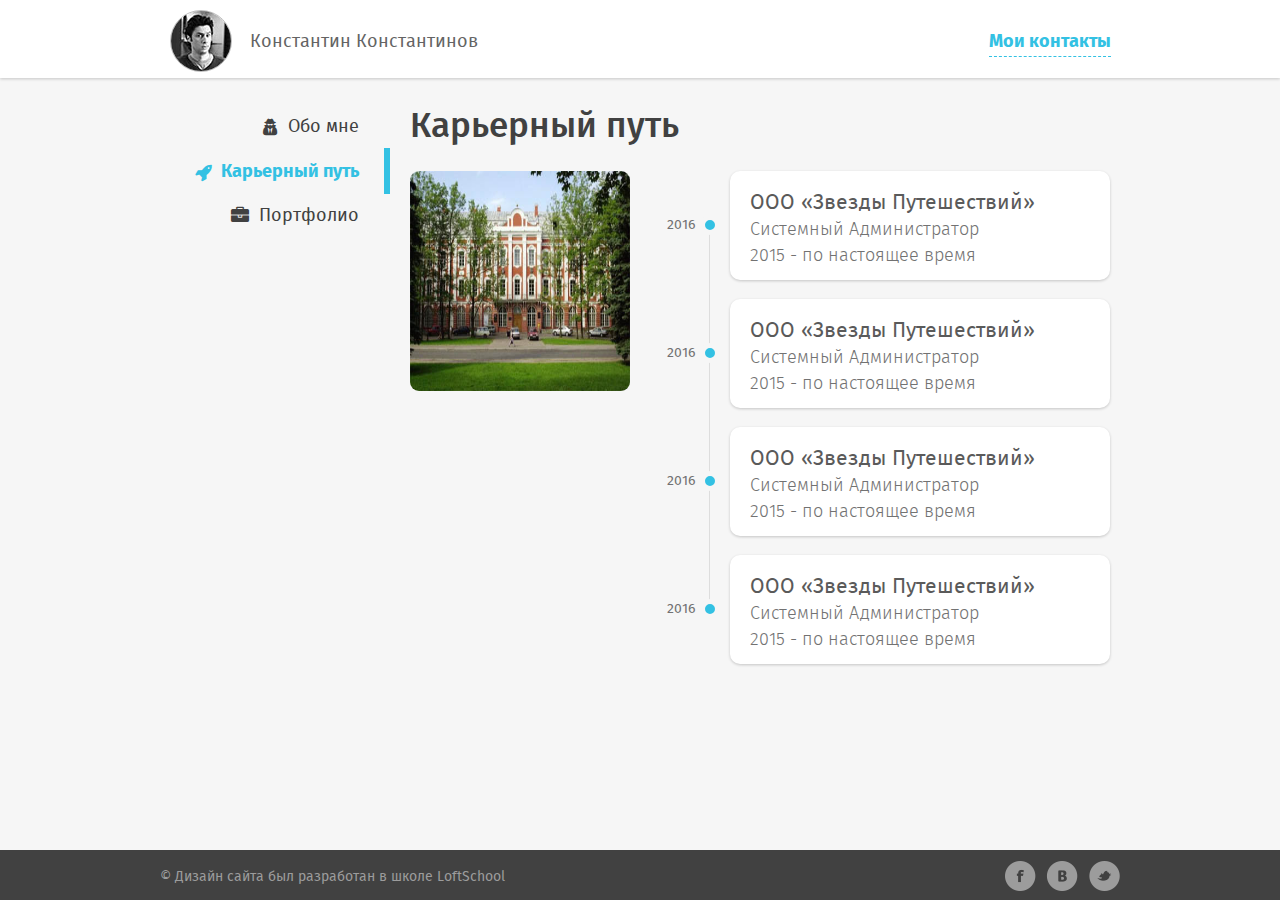
==== career.html @ 3d44f966 "html & css" ====
<!DOCTYPE html>
<html lang="ru-RU">
<head>
	<meta charset="UTF-8">
	<title>My career</title>
	<meta http-equiv="x-ua-compatible" conent="ie=edge">
	<meta name="viewport" content="960">

	<!-- styles -->
	<link rel="stylesheet" href="css/layout/normalize.css">
	<link rel="stylesheet" href="css/main.css">
	<link rel="stylesheet" href="css/layout/adjustment.css">
	<link rel="stylesheet" href="css/layout/fonts.css">
	<link rel="stylesheet" href="css/layout/font-awesome.css">


	<link rel="stylesheet" href="css/sections/header.css">
	<link rel="stylesheet" href="css/sections/content.css">
	<link rel="stylesheet" href="css/sections/nav.css">
	<link rel="stylesheet" href="css/sections/about.css">
	<link rel="stylesheet" href="css/sections/footer.css">
  <link rel="stylesheet" href="css/sections/career.css">


	</head>
<body>
	<div class="wrapper">
		<div class="maincontent">

	<!-- Header -->

		<header class="header">
			<div class="container clearfix">
				<div class="header__left">

					<!-- user -->

					<div class="user">
						<div class="user__avatar">
							<img src="img/content/2_about_pic_1.jpg" class="user__avatar-pic" alt="user photo">
						</div>
						<div class="user__name">
							Константин Константинов
						</div>
					</div>

				</div>
				<div class="header__right">

					<!-- contacts -->

						<a href="" class="contacts">Мои контакты</a>

				</div>
			</div>
		</header>

		<!-- Content -->

		<section class="content">
			<div class="container clearfix">

				<!-- sidebar -->
				<aside class="sidebar">
					<nav class="nav">
						<ul class="nav__list">
							<li class="nav__item ">
								<a href="index.html" class="nav__link">
									<i class="fa fa-user-secret nav__link-icon"></i>
									<span class="nav__link-text nav__text-about">Обо мне</span>
								</a>
							</li>
							<li class="nav__item nav__item_active">
								<a href="career.html" class="nav__link">
									<i class="fa fa-rocket nav__link-icon"></i>
									<span class="nav__link-text nav__text-career">Карьерный путь</span>
								</a>
							</li>
							<li class="nav__item">
								<a href="#" class="nav__link">
									<i class="fa fa-briefcase nav__link-icon"></i>
									<span class="nav__link-text nav__text-portfolio">Портфолио</span>
								</a>
							</li>
						</ul>
					</nav>
				</aside>

				<!-- page stuff -->
				<main class="stuff">
					<h1 class="content-title content__title_career">Карьерный путь</h1>
          <div class="career clearfix">
            <div class="career__left">
              <div class="career__pic">
                <img src="./img/content/career.jpg" class="career__pic-elem" alt="career">
              </div>
            </div>
            <div class="career__right">
              <ul class="career__list">
                  <li class="career__item">
                    <div class="career__block">
                    <div class="career__title">
                      ООО «Звезды Путешествий»
                    </div>
                    <div class="career__occupation">
                      Системный Администратор
                    </div>
                    <div class="career__time">
                      2015 - по настоящее время
                    </div>
                    <div class="career__year">
                      2016
                    </div>
                    </div>
                  </li>
                  <li class="career__item">
                    <div class="career__block">
                    <div class="career__title">
                      ООО «Звезды Путешествий»
                    </div>
                    <div class="career__occupation">
                      Системный Администратор
                    </div>
                    <div class="career__time">
                      2015 - по настоящее время
                    </div>
                    <div class="career__year">
                      2016
                    </div>
                    </div>
                  </li>
                  <li class="career__item">
                    <div class="career__block">
                    <div class="career__title">
                      ООО «Звезды Путешествий»
                    </div>
                    <div class="career__occupation">
                      Системный Администратор
                    </div>
                    <div class="career__time">
                      2015 - по настоящее время
                    </div>
                    <div class="career__year">
                      2016
                    </div>
                    </div>
                  </li>
                  <li class="career__item">
                    <div class="career__block">
                    <div class="career__title">
                      ООО «Звезды Путешествий»
                    </div>
                    <div class="career__occupation">
                      Системный Администратор
                    </div>
                    <div class="career__time">
                      2015 - по настоящее время
                    </div>
                    <div class="career__year">
                      2016
                    </div>
                    </div>
                  </li>
              </ul>
            </div>
          </div>
				</main>
			</div>
    </section>
  </div>
</div>

		<!-- Footer -->

    <footer class="footer">
			<div class="container clearfix">
				<div class="footer__left">
					<div class="copyright">
					&#169; Дизайн сайта был разработан в школе LoftSchool
					</div>
				</div>
				<div class="footer__right">
					<ul class="socials">
						<li class="socials__item">
							<a href="#" class="socials__link socials__link_fb"></a>
						</li>
						<li class="socials__item">
							<a href="#" class="socials__link socials__link_vk"></a>
						</li>
						<li class="socials__item">
							<a href="#" class="socials__link socials__link_tw"></a>
						</li>
					</ul>
				</div>
			</div>
		</footer>
</body>
</html>
---- css/main.css ----
html,
body {
  width: 100%;
  height: 100%;
}

body {
  font-family: 'fira', Arial, sans-serif;
  font-size: 18px;
  line-height: 1.42;
  color:#646464;
  -webkit-font-smoothing: antialiased;
  background: #f6f6f6;
}

.wrapper {
  min-height: 100%;
  overflow: hidden;
  position: relative;
  min-width: 960px;
}

.wrapper:after {
  content: "";
  height: 50px;
  display: block;
}

.footer {
  background: #414141;
  height: 50px;
  margin-top: -50px;
  position: relative;
  min-width: 960px;
}

.maincontent {
  padding-bottom: 50px;
}

.container {
  width: 960px;
  margin: 0 auto;
  min-width: 940px;
}

ul {
  padding: 0;
  margin: 0;
}

li {
  list-style: none;
}

h1,
h2,
h3,
h4,
h5,
h6 {
  margin: 0;
  font-weight: normal;
}

.clearfix::after {
  content: "";
  display: block;
  clear: both;
}
---- css/layout/fonts.css ----
@font-face {
    font-family: 'fira';
    src: url('../../fonts/firasans-light-webfont.woff') format('woff'),
         url('../../fonts/firasans-light-webfont.svg#fira_sanslight') format('svg');
    font-weight: 300;
    font-style: normal;
}

@font-face {
    font-family: 'fira';
    src: url('../../fonts/firasans-regular-webfont.woff') format('woff'),
         url('../../fonts/firasans-regular-webfont.svg#fira_sansregular') format('svg');
    font-weight: 400;
    font-style: normal;
}

@font-face {
    font-family: 'fira';
    src: url('../../fonts/firasans-medium-webfont.woff') format('woff'),
         url('../../fonts/firasans-medium-webfont.svg#fira_sansmedium') format('svg');
    font-weight: 500;
    font-style: normal;
}

@font-face {
    font-family: 'fira';
    src: url('../../fonts/firasans-bold-webfont.woff') format('woff'),
         url('../../fonts/firasans-bold-webfont.svg#fira_sansbold') format('svg');
    font-weight: 600;
    font-style: normal;
}

@font-face {
  font-family: 'FontAwesome';
  src: url('../../fonts/fontawesome-webfont.woff?v=4.7.0') format('woff'),
  url('../../fonts/fontawesome-webfont.svg?v=4.7.0#fontawesomeregular') format('svg');
  font-weight: normal;
  font-style: normal;
}
---- css/sections/header.css ----
.header {
  background: #fff;
  box-shadow: 0 1px 3px 0 rgba(00, 00, 00, .2);
  height: 78px;
  margin-bottom: 25px;
}

.header__left, .header-right {
  float: left;
  width: 50%;
}

.header__left {
  padding-left: 5px;
  padding-top: 10px;
  padding-bottom: 1px;
}

.header__right {
  text-align: right;
  padding-top: 30px;
}

.user__avatar {
  border: 1px solid #bebebe;
  border-radius: 50%;
  overflow: hidden;
  display: inline-block;
  vertical-align: middle;
  margin-left: 5px;
}

.user__avatar-pic {
  display: block;
}

.user__name {
  display: inline-block;
  vertical-align: middle;
  margin-left: 13px;
  max-width: 235px;
  margin-top: 4px;
}

.contacts {
  font-weight: 600;
  font-size: 18px;
  color: #33c1e3;
  text-decoration: none;
  padding-bottom: 0px;
  border-bottom: 1px dashed #33c1e3;
  margin-right: 9px;
}
---- css/sections/content.css ----
.sidebar, .stuff {
  float: left;
}

.sidebar {
  width: 230px;
}

.stuff {
  margin-left: 20px;
  width: 700px;
}

.content-title {
  font-weight: 500;
  font-size: 35px;
  color: #414141;
  margin-bottom: 0px;
  margin-left: 19px;
}

h1.content__title_career {
  margin-left: 0;
  margin-bottom: 16px;
  padding-bottom: 2px;

}

.btn {
  display: inline-block;
  padding: 8px 17px 8px 21px;
  border: 2px solid #e85f61;
  border-radius: 30px;
  font-size: 14px;
  font-weight: 600;
  color: #e85f61;
  text-decoration: none;
  margin-left: 0;
}

.btn__icon .btn__text{
  display: inline-block;
  vertical-align: middle;
}

.btn__text {
  margin-left: 8px;
}

.btn:hover {
  background: #e85f61;
  color: #fff
}
---- css/sections/nav.css ----
.nav__link {
  display: block;
  padding: 10px 15px 8px 0;
  text-align: right;
  text-decoration: none;
  color: #414141;
  border-right: 6px solid transparent;
}

.nav__link:hover {
  color: #33c1e3;
}
.nav__link-icon, .nav__link-text {
  display: inline-block;
  vertical-align: middle;
}

.nav__link-text {
  margin-left: 5px;
}

.nav__item_active .nav__link {
  border-color: #33c1e3;
  font-weight: 600;
  color: #33c1e3;
}

.nav__text-portfolio{
  margin-bottom: 8px;
  margin-right: 10px;
}

.fa-briefcase {
  margin-bottom: 10px;
}

.fa-rocket {
  margin-left: 13px;
  margin-bottom: 1px;
}

.nav__text-career {
  margin-right: 10px;
}

.nav__text-about {
  margin-right: 10px;
}
---- css/sections/about.css ----
.about__pic {
  width: 220px;
  height: 220px;
  border-radius: 50%;
  overflow: hidden;
  border: 5px solid #fff;
  display: inline-block;
  }

.about__pic-item {
  display: block;
  max-width: 100%;
  max-height: 100%;
}

.about__left, .about__right {
  float: left;
}

.about__left {
  width: 300px;
  text-align: center;
}

.about__right {
  width: 380px;
}

.about__text {
  height: 330px;
  overflow: auto;
  margin-bottom: 10px;
  margin-left: 20px;
}

.text-block {
  margin-bottom: 56px;
  align: right;
  margin-top: 0;
  line-height: 26px;
}
.about__text .text-block {
    font-weight: 300;
    }

.text-block p:first-child {
  margin-top: 10px;
}

.about__download {
  text-align: right;
}
---- css/sections/footer.css ----
.footer__left, .footer__right {
  float: left;
  width: 50%;
}

.footer__left{
  padding-top: 18px;
}

.footer__right {
  text-align: right;
  float: right;
}

.copyright {
  font-style: 14px;
  font-weight: 400;
  color: #9c9c9c;
  font-size: 14px;
}

.socials__item {
   display: inline-block;
   vertical-align: middle;
   margin-left: 5px;
   width: 32px;
   height: 32px;
 }

.socials__link {
  display: block;
  background-position: center center;
  background-repeat: no-repeat;
  width: 100%;
  height: 100%;
}

.socials__link_fb {
  background-image: url('../../img/icons/socials/fb.png');
}

.socials__link_fb:hover {
  background-image: url('../../img/icons/socials/fb-hover.png');
}

.socials__link_vk {
  background-image: url('../../img/icons/socials/vk.png');
}

.socials__link_vk:hover {
  background-image: url('../../img/icons/socials/vk-hover.png');
}

.socials__link_tw {
  background-image: url('../../img/icons/socials/tw.png');
}

.socials__link_tw:hover {
  background-image: url('../../img/icons/socials/tw-hover.png');
}

.footer__right {
  padding-top: 10px;

}
---- css/sections/career.css ----
.career__left {
  width: 220px;
  float: left;
}

.career__right {
  widows: 455px;
  float: left;
  margin-left: 30px;
}

.career__pic {
  overflow: hidden;
  border-radius: 9px;
  width: 220px;
  height: 220px;
}

.career__pic-elem {
  display: block;
  max-width: 100%;
  min-height: 100%;
}

.career__list {
text-align: right;
}

.career__item {
  padding-left: 70px;
}
.career__block {
  border-radius: 10px;
  background-color: rgb(255, 255, 255);
  box-shadow: 0px 1px 3px 0px rgba(0, 0, 0, 0.2);
  width: 380px;
  box-sizing: border-box;
  padding: 20px 20px 11px;
  display: block;
  text-align: left;
  position: relative;
  margin-bottom: 19px;
  font-size: 18px;
  line-height: 26px;
}

.career__block:after, .career__block:before {
  content: "";
  display: block;
  width: 1px;
  background: #dddddd;
  position: absolute;
  right: 100%;
  margin-right: 20px;
}

.career__item:first-child .career__block:before, .career__item:last-child .career__block:after {
  display: none;
}

.career__block:before {
  top: 0;
  bottom: 50%;
}

.career__block:after {
  top: 50%;
  bottom: -25px;
}

.career__item:hover .career__block{
  background: #33c1e3;
}

.career__item:hover .career__title {
  color: #fff;
}

.career__item:hover .career__occupation, .career__item:hover .career__time{
  color: #fff;
}

.career__item:hover .career__year {
  font-weight: 600;
  color: #33c1e3;
}

.career__item:hover .career__year:after {
  border-color: #94e0f2;
}

.career__title {
  font-size: 21px;
  color: #5a5a5a;
  margin-bottom: 0;
}

h1 .content-title .content__title_career  {
  margin-left: 0;
}

.career__occupation, .career__time {
  font-weight: 300;
  color: #727272;
  margin-bottom: 0;
}

.career__time {
  margin-bottom: 0;
}

.career__year {
  position: absolute;
  top: 50%;
  margin-top: -14px;
  right: 100%;
  margin-right: 35px;
  font-size: 14px;
  color: #727272;
  line-height: 28px;
  z-index: 10;
}

.career__year:after {
  content: "";
  display: block;
  width: 10px;
  height: 10px;
  border-radius: 50%;
  background: #33c1e3;
  position: absolute;
  right: -25px;
  top: 50%;
  margin-top: -10px;
  border: 5px solid #f6f6f6;
}
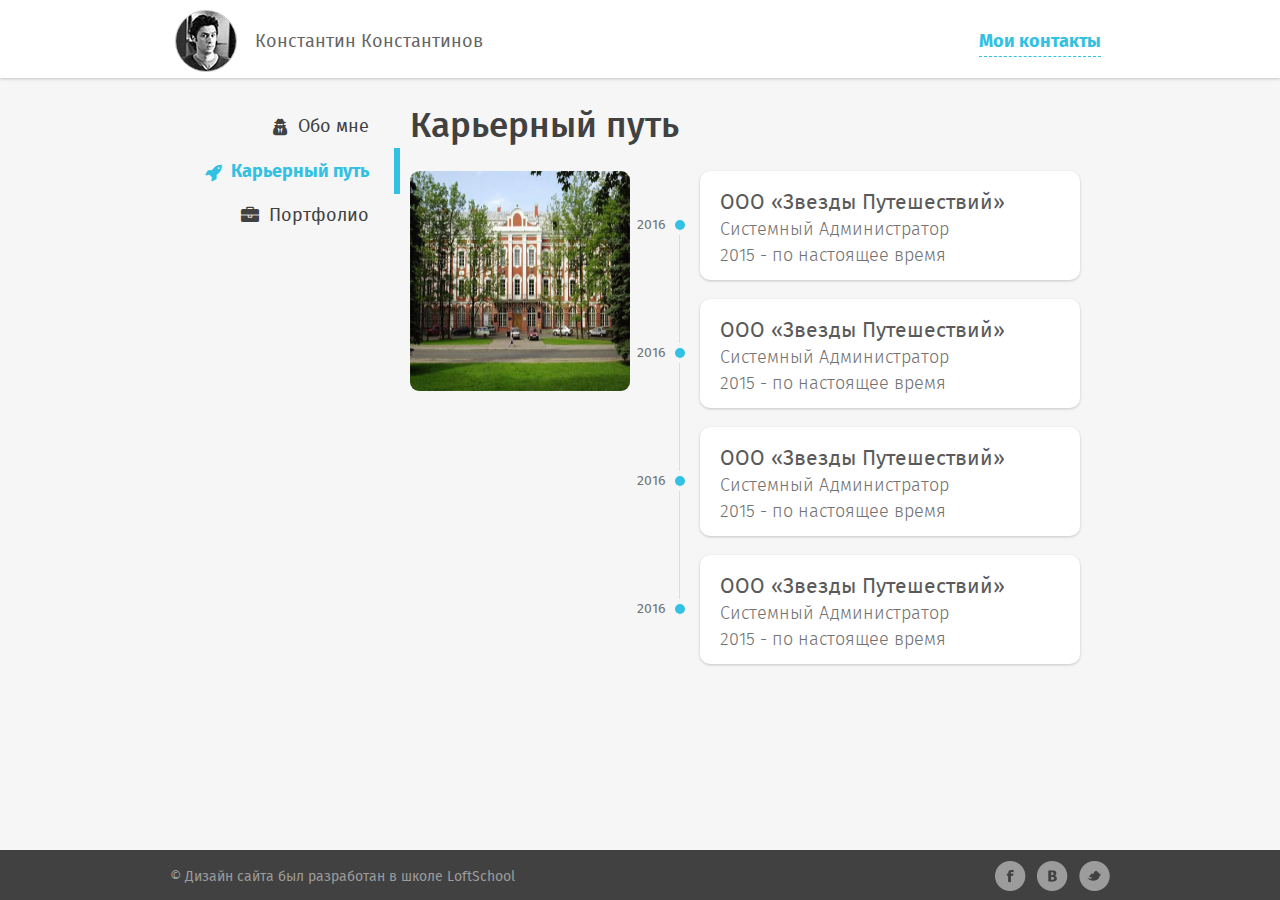
==== commit a344f4c9: "prepros" ====
--- a/career.html
+++ b/career.html
@@ -4,23 +4,11 @@
 	<meta charset="UTF-8">
 	<title>My career</title>
 	<meta http-equiv="x-ua-compatible" conent="ie=edge">
-	<meta name="viewport" content="960">
+	<meta name="viewport" content="width=device-width, initial-scale=1.0">
 
 	<!-- styles -->
-	<link rel="stylesheet" href="css/layout/normalize.css">
+
 	<link rel="stylesheet" href="css/main.css">
-	<link rel="stylesheet" href="css/layout/adjustment.css">
-	<link rel="stylesheet" href="css/layout/fonts.css">
-	<link rel="stylesheet" href="css/layout/font-awesome.css">
-
-
-	<link rel="stylesheet" href="css/sections/header.css">
-	<link rel="stylesheet" href="css/sections/content.css">
-	<link rel="stylesheet" href="css/sections/nav.css">
-	<link rel="stylesheet" href="css/sections/about.css">
-	<link rel="stylesheet" href="css/sections/footer.css">
-  <link rel="stylesheet" href="css/sections/career.css">
-
 
 	</head>
 <body>
@@ -49,11 +37,29 @@
 
 					<!-- contacts -->
 
-						<a href="" class="contacts">Мои контакты</a>
-
-				</div>
-			</div>
-		</header>
+					<div class="header__right_contacts">
+					<a href="#" class="contacts">Мои контакты</a>
+
+					<div class="contacts__menu">
+				<ul class="contacts__list">
+					<li class="contacts__list_item">
+						<i class="fa fa-envelope-o"></i>
+						<a href="mailto:kostya@gmail.com" class="contacts__list_link">kostya@gmail.com</a>
+					</li>
+					<li class="contacts__detail_item">
+						<i class="fa fa-phone"></i>
+						<a href="tel:+79261234567" class="contacts__list_link">+7 926 123 45 67</a>
+					</li>
+					<li class="contacts__detail_item">
+						<i class="fa fa-skype"></i>
+						<a href="skype:konst_konst" class="contacts__list_link">konst_konst</a>
+					</li>
+				</ul>
+			</div>
+			</div>
+			</div>
+		</div>
+	</header>
 
 		<!-- Content -->
 
@@ -65,7 +71,7 @@
 					<nav class="nav">
 						<ul class="nav__list">
 							<li class="nav__item ">
-								<a href="index.html" class="nav__link">
+								<a href="about.html" class="nav__link">
 									<i class="fa fa-user-secret nav__link-icon"></i>
 									<span class="nav__link-text nav__text-about">Обо мне</span>
 								</a>
@@ -77,7 +83,7 @@
 								</a>
 							</li>
 							<li class="nav__item">
-								<a href="#" class="nav__link">
+								<a href="portfolio.html" class="nav__link">
 									<i class="fa fa-briefcase nav__link-icon"></i>
 									<span class="nav__link-text nav__text-portfolio">Портфолио</span>
 								</a>
--- a/css/main.css
+++ b/css/main.css
@@ -1,70 +1,2 @@
-html,
-body {
-  width: 100%;
-  height: 100%;
-}
-
-body {
-  font-family: 'fira', Arial, sans-serif;
-  font-size: 18px;
-  line-height: 1.42;
-  color:#646464;
-  -webkit-font-smoothing: antialiased;
-  background: #f6f6f6;
-}
-
-.wrapper {
-  min-height: 100%;
-  overflow: hidden;
-  position: relative;
-  min-width: 960px;
-}
-
-.wrapper:after {
-  content: "";
-  height: 50px;
-  display: block;
-}
-
-.footer {
-  background: #414141;
-  height: 50px;
-  margin-top: -50px;
-  position: relative;
-  min-width: 960px;
-}
-
-.maincontent {
-  padding-bottom: 50px;
-}
-
-.container {
-  width: 960px;
-  margin: 0 auto;
-  min-width: 940px;
-}
-
-ul {
-  padding: 0;
-  margin: 0;
-}
-
-li {
-  list-style: none;
-}
-
-h1,
-h2,
-h3,
-h4,
-h5,
-h6 {
-  margin: 0;
-  font-weight: normal;
-}
-
-.clearfix::after {
-  content: "";
-  display: block;
-  clear: both;
-}
+/*! normalize.css v5.0.0 | MIT License | github.com/necolas/normalize.css */html{font-family:sans-serif;line-height:1.15;-ms-text-size-adjust:100%;-webkit-text-size-adjust:100%}body{margin:0}article,aside,footer,header,nav,section{display:block}h1{font-size:2em;margin:0.67em 0}figcaption,figure,main{display:block}figure{margin:1em 40px}hr{box-sizing:content-box;height:0;overflow:visible}pre{font-family:monospace, monospace;font-size:1em}a{background-color:transparent;-webkit-text-decoration-skip:objects}a:active,a:hover{outline-width:0}abbr[title]{border-bottom:none;text-decoration:underline;text-decoration:underline dotted}b,strong{font-weight:inherit}b,strong{font-weight:bolder}code,kbd,samp{font-family:monospace, monospace;font-size:1em}dfn{font-style:italic}mark{background-color:#ff0;color:#000}small{font-size:80%}sub,sup{font-size:75%;line-height:0;position:relative;vertical-align:baseline}sub{bottom:-0.25em}sup{top:-0.5em}audio,video{display:inline-block}audio:not([controls]){display:none;height:0}img{border-style:none}svg:not(:root){overflow:hidden}button,input,optgroup,select,textarea{font-family:sans-serif;font-size:100%;line-height:1.15;margin:0}button,input{overflow:visible}button,select{text-transform:none}[type=reset],[type=submit],button,html [type=button]{-webkit-appearance:button}[type=button]::-moz-focus-inner,[type=reset]::-moz-focus-inner,[type=submit]::-moz-focus-inner,button::-moz-focus-inner{border-style:none;padding:0}[type=button]:-moz-focusring,[type=reset]:-moz-focusring,[type=submit]:-moz-focusring,button:-moz-focusring{outline:1px dotted ButtonText}fieldset{border:1px solid #c0c0c0;margin:0 2px;padding:0.35em 0.625em 0.75em}legend{box-sizing:border-box;color:inherit;display:table;max-width:100%;padding:0;white-space:normal}progress{display:inline-block;vertical-align:baseline}textarea{overflow:auto}[type=checkbox],[type=radio]{box-sizing:border-box;padding:0}[type=number]::-webkit-inner-spin-button,[type=number]::-webkit-outer-spin-button{height:auto}[type=search]{-webkit-appearance:textfield;outline-offset:-2px}[type=search]::-webkit-search-cancel-button,[type=search]::-webkit-search-decoration{-webkit-appearance:none}::-webkit-file-upload-button{-webkit-appearance:button;font:inherit}details,menu{display:block}summary{display:list-item}canvas{display:inline-block}template{display:none}[hidden]{display:none}body,html{width:100%;height:100%}body{font-family:'fira', Arial, sans-serif;font-size:18px;line-height:1.42;color:#646464;-webkit-font-smoothing:antialiased;background:#f6f6f6}.wrapper{min-height:100%;overflow:hidden;position:relative}.wrapper:after{content:"";height:50px;display:block}.footer{background:#414141;height:50px;margin-top:-50px;position:relative}.maincontent{padding-bottom:50px}.container{width:940px;margin:0 auto;width:940px}ul{padding:0;margin:0}li{list-style:none}h1,h2,h3,h4,h5,h6{margin:0;font-weight:normal}.clearfix:after{content:"";display:block;clear:both}@font-face{font-family:'fira';src:url("../fonts/firasans-light-webfont.woff") format("woff"), url("../fonts/firasans-light-webfont.svg#fira_sanslight") format("svg");font-weight:300;font-style:normal}@font-face{font-family:'fira';src:url("../fonts/firasans-regular-webfont.woff") format("woff"), url("../fonts/firasans-regular-webfont.svg#fira_sansregular") format("svg");font-weight:400;font-style:normal}@font-face{font-family:'fira';src:url("../fonts/firasans-medium-webfont.woff") format("woff"), url("../fonts/firasans-medium-webfont.svg#fira_sansmedium") format("svg");font-weight:500;font-style:normal}@font-face{font-family:'fira';src:url("../fonts/firasans-bold-webfont.woff") format("woff"), url("../fonts/firasans-bold-webfont.svg#fira_sansbold") format("svg");font-weight:600;font-style:normal}@font-face{font-family:'FontAwesome';src:url("../fonts/fontawesome-webfont.woff?v=4.7.0") format("woff"), url("../fonts/fontawesome-webfont.svg?v=4.7.0#fontawesomeregular") format("svg");font-weight:normal;font-style:normal}.fa{display:inline-block;font:normal normal normal 14px/1 FontAwesome;font-size:inherit;text-rendering:auto;-webkit-font-smoothing:antialiased;-moz-osx-font-smoothing:grayscale}.fa-lg{font-size:1.33333333em;line-height:0.75em;vertical-align:-15%}.fa-2x{font-size:2em}.fa-3x{font-size:3em}.fa-4x{font-size:4em}.fa-5x{font-size:5em}.fa-fw{width:1.28571429em;text-align:center}.fa-ul{padding-left:0;margin-left:2.14285714em;list-style-type:none}.fa-ul>li{position:relative}.fa-li{position:absolute;left:-2.14285714em;width:2.14285714em;top:0.14285714em;text-align:center}.fa-li.fa-lg{left:-1.85714286em}.fa-border{padding:.2em .25em .15em;border:solid 0.08em #eeeeee;border-radius:.1em}.fa-pull-left{float:left}.fa-pull-right{float:right}.fa.fa-pull-left{margin-right:.3em}.fa.fa-pull-right{margin-left:.3em}.pull-right{float:right}.pull-left{float:left}.fa.pull-left{margin-right:.3em}.fa.pull-right{margin-left:.3em}.fa-spin{-webkit-animation:fa-spin 2s infinite linear;animation:fa-spin 2s infinite linear}.fa-pulse{-webkit-animation:fa-spin 1s infinite steps(8);animation:fa-spin 1s infinite steps(8)}@-webkit-keyframes fa-spin{0%{-webkit-transform:rotate(0deg);transform:rotate(0deg)}to{-webkit-transform:rotate(359deg);transform:rotate(359deg)}}@keyframes fa-spin{0%{-webkit-transform:rotate(0deg);transform:rotate(0deg)}to{-webkit-transform:rotate(359deg);transform:rotate(359deg)}}.fa-rotate-90{-ms-filter:"progid:DXImageTransform.Microsoft.BasicImage(rotation=1)";-webkit-transform:rotate(90deg);-ms-transform:rotate(90deg);transform:rotate(90deg)}.fa-rotate-180{-ms-filter:"progid:DXImageTransform.Microsoft.BasicImage(rotation=2)";-webkit-transform:rotate(180deg);-ms-transform:rotate(180deg);transform:rotate(180deg)}.fa-rotate-270{-ms-filter:"progid:DXImageTransform.Microsoft.BasicImage(rotation=3)";-webkit-transform:rotate(270deg);-ms-transform:rotate(270deg);transform:rotate(270deg)}.fa-flip-horizontal{-ms-filter:"progid:DXImageTransform.Microsoft.BasicImage(rotation=0, mirror=1)";-webkit-transform:scale(-1, 1);-ms-transform:scale(-1, 1);transform:scale(-1, 1)}.fa-flip-vertical{-ms-filter:"progid:DXImageTransform.Microsoft.BasicImage(rotation=2, mirror=1)";-webkit-transform:scale(1, -1);-ms-transform:scale(1, -1);transform:scale(1, -1)}:root .fa-flip-horizontal,:root .fa-flip-vertical,:root .fa-rotate-90,:root .fa-rotate-180,:root .fa-rotate-270{-webkit-filter:none;filter:none}.fa-stack{position:relative;display:inline-block;width:2em;height:2em;line-height:2em;vertical-align:middle}.fa-stack-1x,.fa-stack-2x{position:absolute;left:0;width:100%;text-align:center}.fa-stack-1x{line-height:inherit}.fa-stack-2x{font-size:2em}.fa-inverse{color:#ffffff}.fa-glass:before{content:"\f000"}.fa-music:before{content:"\f001"}.fa-search:before{content:"\f002"}.fa-envelope-o:before{content:"\f003"}.fa-heart:before{content:"\f004"}.fa-star:before{content:"\f005"}.fa-star-o:before{content:"\f006"}.fa-user:before{content:"\f007"}.fa-film:before{content:"\f008"}.fa-th-large:before{content:"\f009"}.fa-th:before{content:"\f00a"}.fa-th-list:before{content:"\f00b"}.fa-check:before{content:"\f00c"}.fa-close:before,.fa-remove:before,.fa-times:before{content:"\f00d"}.fa-search-plus:before{content:"\f00e"}.fa-search-minus:before{content:"\f010"}.fa-power-off:before{content:"\f011"}.fa-signal:before{content:"\f012"}.fa-cog:before,.fa-gear:before{content:"\f013"}.fa-trash-o:before{content:"\f014"}.fa-home:before{content:"\f015"}.fa-file-o:before{content:"\f016"}.fa-clock-o:before{content:"\f017"}.fa-road:before{content:"\f018"}.fa-download:before{content:"\f019"}.fa-arrow-circle-o-down:before{content:"\f01a"}.fa-arrow-circle-o-up:before{content:"\f01b"}.fa-inbox:before{content:"\f01c"}.fa-play-circle-o:before{content:"\f01d"}.fa-repeat:before,.fa-rotate-right:before{content:"\f01e"}.fa-refresh:before{content:"\f021"}.fa-list-alt:before{content:"\f022"}.fa-lock:before{content:"\f023"}.fa-flag:before{content:"\f024"}.fa-headphones:before{content:"\f025"}.fa-volume-off:before{content:"\f026"}.fa-volume-down:before{content:"\f027"}.fa-volume-up:before{content:"\f028"}.fa-qrcode:before{content:"\f029"}.fa-barcode:before{content:"\f02a"}.fa-tag:before{content:"\f02b"}.fa-tags:before{content:"\f02c"}.fa-book:before{content:"\f02d"}.fa-bookmark:before{content:"\f02e"}.fa-print:before{content:"\f02f"}.fa-camera:before{content:"\f030"}.fa-font:before{content:"\f031"}.fa-bold:before{content:"\f032"}.fa-italic:before{content:"\f033"}.fa-text-height:before{content:"\f034"}.fa-text-width:before{content:"\f035"}.fa-align-left:before{content:"\f036"}.fa-align-center:before{content:"\f037"}.fa-align-right:before{content:"\f038"}.fa-align-justify:before{content:"\f039"}.fa-list:before{content:"\f03a"}.fa-dedent:before,.fa-outdent:before{content:"\f03b"}.fa-indent:before{content:"\f03c"}.fa-video-camera:before{content:"\f03d"}.fa-image:before,.fa-photo:before,.fa-picture-o:before{content:"\f03e"}.fa-pencil:before{content:"\f040"}.fa-map-marker:before{content:"\f041"}.fa-adjust:before{content:"\f042"}.fa-tint:before{content:"\f043"}.fa-edit:before,.fa-pencil-square-o:before{content:"\f044"}.fa-share-square-o:before{content:"\f045"}.fa-check-square-o:before{content:"\f046"}.fa-arrows:before{content:"\f047"}.fa-step-backward:before{content:"\f048"}.fa-fast-backward:before{content:"\f049"}.fa-backward:before{content:"\f04a"}.fa-play:before{content:"\f04b"}.fa-pause:before{content:"\f04c"}.fa-stop:before{content:"\f04d"}.fa-forward:before{content:"\f04e"}.fa-fast-forward:before{content:"\f050"}.fa-step-forward:before{content:"\f051"}.fa-eject:before{content:"\f052"}.fa-chevron-left:before{content:"\f053"}.fa-chevron-right:before{content:"\f054"}.fa-plus-circle:before{content:"\f055"}.fa-minus-circle:before{content:"\f056"}.fa-times-circle:before{content:"\f057"}.fa-check-circle:before{content:"\f058"}.fa-question-circle:before{content:"\f059"}.fa-info-circle:before{content:"\f05a"}.fa-crosshairs:before{content:"\f05b"}.fa-times-circle-o:before{content:"\f05c"}.fa-check-circle-o:before{content:"\f05d"}.fa-ban:before{content:"\f05e"}.fa-arrow-left:before{content:"\f060"}.fa-arrow-right:before{content:"\f061"}.fa-arrow-up:before{content:"\f062"}.fa-arrow-down:before{content:"\f063"}.fa-mail-forward:before,.fa-share:before{content:"\f064"}.fa-expand:before{content:"\f065"}.fa-compress:before{content:"\f066"}.fa-plus:before{content:"\f067"}.fa-minus:before{content:"\f068"}.fa-asterisk:before{content:"\f069"}.fa-exclamation-circle:before{content:"\f06a"}.fa-gift:before{content:"\f06b"}.fa-leaf:before{content:"\f06c"}.fa-fire:before{content:"\f06d"}.fa-eye:before{content:"\f06e"}.fa-eye-slash:before{content:"\f070"}.fa-exclamation-triangle:before,.fa-warning:before{content:"\f071"}.fa-plane:before{content:"\f072"}.fa-calendar:before{content:"\f073"}.fa-random:before{content:"\f074"}.fa-comment:before{content:"\f075"}.fa-magnet:before{content:"\f076"}.fa-chevron-up:before{content:"\f077"}.fa-chevron-down:before{content:"\f078"}.fa-retweet:before{content:"\f079"}.fa-shopping-cart:before{content:"\f07a"}.fa-folder:before{content:"\f07b"}.fa-folder-open:before{content:"\f07c"}.fa-arrows-v:before{content:"\f07d"}.fa-arrows-h:before{content:"\f07e"}.fa-bar-chart-o:before,.fa-bar-chart:before{content:"\f080"}.fa-twitter-square:before{content:"\f081"}.fa-facebook-square:before{content:"\f082"}.fa-camera-retro:before{content:"\f083"}.fa-key:before{content:"\f084"}.fa-cogs:before,.fa-gears:before{content:"\f085"}.fa-comments:before{content:"\f086"}.fa-thumbs-o-up:before{content:"\f087"}.fa-thumbs-o-down:before{content:"\f088"}.fa-star-half:before{content:"\f089"}.fa-heart-o:before{content:"\f08a"}.fa-sign-out:before{content:"\f08b"}.fa-linkedin-square:before{content:"\f08c"}.fa-thumb-tack:before{content:"\f08d"}.fa-external-link:before{content:"\f08e"}.fa-sign-in:before{content:"\f090"}.fa-trophy:before{content:"\f091"}.fa-github-square:before{content:"\f092"}.fa-upload:before{content:"\f093"}.fa-lemon-o:before{content:"\f094"}.fa-phone:before{content:"\f095"}.fa-square-o:before{content:"\f096"}.fa-bookmark-o:before{content:"\f097"}.fa-phone-square:before{content:"\f098"}.fa-twitter:before{content:"\f099"}.fa-facebook-f:before,.fa-facebook:before{content:"\f09a"}.fa-github:before{content:"\f09b"}.fa-unlock:before{content:"\f09c"}.fa-credit-card:before{content:"\f09d"}.fa-feed:before,.fa-rss:before{content:"\f09e"}.fa-hdd-o:before{content:"\f0a0"}.fa-bullhorn:before{content:"\f0a1"}.fa-bell:before{content:"\f0f3"}.fa-certificate:before{content:"\f0a3"}.fa-hand-o-right:before{content:"\f0a4"}.fa-hand-o-left:before{content:"\f0a5"}.fa-hand-o-up:before{content:"\f0a6"}.fa-hand-o-down:before{content:"\f0a7"}.fa-arrow-circle-left:before{content:"\f0a8"}.fa-arrow-circle-right:before{content:"\f0a9"}.fa-arrow-circle-up:before{content:"\f0aa"}.fa-arrow-circle-down:before{content:"\f0ab"}.fa-globe:before{content:"\f0ac"}.fa-wrench:before{content:"\f0ad"}.fa-tasks:before{content:"\f0ae"}.fa-filter:before{content:"\f0b0"}.fa-briefcase:before{content:"\f0b1"}.fa-arrows-alt:before{content:"\f0b2"}.fa-group:before,.fa-users:before{content:"\f0c0"}.fa-chain:before,.fa-link:before{content:"\f0c1"}.fa-cloud:before{content:"\f0c2"}.fa-flask:before{content:"\f0c3"}.fa-cut:before,.fa-scissors:before{content:"\f0c4"}.fa-copy:before,.fa-files-o:before{content:"\f0c5"}.fa-paperclip:before{content:"\f0c6"}.fa-floppy-o:before,.fa-save:before{content:"\f0c7"}.fa-square:before{content:"\f0c8"}.fa-bars:before,.fa-navicon:before,.fa-reorder:before{content:"\f0c9"}.fa-list-ul:before{content:"\f0ca"}.fa-list-ol:before{content:"\f0cb"}.fa-strikethrough:before{content:"\f0cc"}.fa-underline:before{content:"\f0cd"}.fa-table:before{content:"\f0ce"}.fa-magic:before{content:"\f0d0"}.fa-truck:before{content:"\f0d1"}.fa-pinterest:before{content:"\f0d2"}.fa-pinterest-square:before{content:"\f0d3"}.fa-google-plus-square:before{content:"\f0d4"}.fa-google-plus:before{content:"\f0d5"}.fa-money:before{content:"\f0d6"}.fa-caret-down:before{content:"\f0d7"}.fa-caret-up:before{content:"\f0d8"}.fa-caret-left:before{content:"\f0d9"}.fa-caret-right:before{content:"\f0da"}.fa-columns:before{content:"\f0db"}.fa-sort:before,.fa-unsorted:before{content:"\f0dc"}.fa-sort-desc:before,.fa-sort-down:before{content:"\f0dd"}.fa-sort-asc:before,.fa-sort-up:before{content:"\f0de"}.fa-envelope:before{content:"\f0e0"}.fa-linkedin:before{content:"\f0e1"}.fa-rotate-left:before,.fa-undo:before{content:"\f0e2"}.fa-gavel:before,.fa-legal:before{content:"\f0e3"}.fa-dashboard:before,.fa-tachometer:before{content:"\f0e4"}.fa-comment-o:before{content:"\f0e5"}.fa-comments-o:before{content:"\f0e6"}.fa-bolt:before,.fa-flash:before{content:"\f0e7"}.fa-sitemap:before{content:"\f0e8"}.fa-umbrella:before{content:"\f0e9"}.fa-clipboard:before,.fa-paste:before{content:"\f0ea"}.fa-lightbulb-o:before{content:"\f0eb"}.fa-exchange:before{content:"\f0ec"}.fa-cloud-download:before{content:"\f0ed"}.fa-cloud-upload:before{content:"\f0ee"}.fa-user-md:before{content:"\f0f0"}.fa-stethoscope:before{content:"\f0f1"}.fa-suitcase:before{content:"\f0f2"}.fa-bell-o:before{content:"\f0a2"}.fa-coffee:before{content:"\f0f4"}.fa-cutlery:before{content:"\f0f5"}.fa-file-text-o:before{content:"\f0f6"}.fa-building-o:before{content:"\f0f7"}.fa-hospital-o:before{content:"\f0f8"}.fa-ambulance:before{content:"\f0f9"}.fa-medkit:before{content:"\f0fa"}.fa-fighter-jet:before{content:"\f0fb"}.fa-beer:before{content:"\f0fc"}.fa-h-square:before{content:"\f0fd"}.fa-plus-square:before{content:"\f0fe"}.fa-angle-double-left:before{content:"\f100"}.fa-angle-double-right:before{content:"\f101"}.fa-angle-double-up:before{content:"\f102"}.fa-angle-double-down:before{content:"\f103"}.fa-angle-left:before{content:"\f104"}.fa-angle-right:before{content:"\f105"}.fa-angle-up:before{content:"\f106"}.fa-angle-down:before{content:"\f107"}.fa-desktop:before{content:"\f108"}.fa-laptop:before{content:"\f109"}.fa-tablet:before{content:"\f10a"}.fa-mobile-phone:before,.fa-mobile:before{content:"\f10b"}.fa-circle-o:before{content:"\f10c"}.fa-quote-left:before{content:"\f10d"}.fa-quote-right:before{content:"\f10e"}.fa-spinner:before{content:"\f110"}.fa-circle:before{content:"\f111"}.fa-mail-reply:before,.fa-reply:before{content:"\f112"}.fa-github-alt:before{content:"\f113"}.fa-folder-o:before{content:"\f114"}.fa-folder-open-o:before{content:"\f115"}.fa-smile-o:before{content:"\f118"}.fa-frown-o:before{content:"\f119"}.fa-meh-o:before{content:"\f11a"}.fa-gamepad:before{content:"\f11b"}.fa-keyboard-o:before{content:"\f11c"}.fa-flag-o:before{content:"\f11d"}.fa-flag-checkered:before{content:"\f11e"}.fa-terminal:before{content:"\f120"}.fa-code:before{content:"\f121"}.fa-mail-reply-all:before,.fa-reply-all:before{content:"\f122"}.fa-star-half-empty:before,.fa-star-half-full:before,.fa-star-half-o:before{content:"\f123"}.fa-location-arrow:before{content:"\f124"}.fa-crop:before{content:"\f125"}.fa-code-fork:before{content:"\f126"}.fa-chain-broken:before,.fa-unlink:before{content:"\f127"}.fa-question:before{content:"\f128"}.fa-info:before{content:"\f129"}.fa-exclamation:before{content:"\f12a"}.fa-superscript:before{content:"\f12b"}.fa-subscript:before{content:"\f12c"}.fa-eraser:before{content:"\f12d"}.fa-puzzle-piece:before{content:"\f12e"}.fa-microphone:before{content:"\f130"}.fa-microphone-slash:before{content:"\f131"}.fa-shield:before{content:"\f132"}.fa-calendar-o:before{content:"\f133"}.fa-fire-extinguisher:before{content:"\f134"}.fa-rocket:before{content:"\f135"}.fa-maxcdn:before{content:"\f136"}.fa-chevron-circle-left:before{content:"\f137"}.fa-chevron-circle-right:before{content:"\f138"}.fa-chevron-circle-up:before{content:"\f139"}.fa-chevron-circle-down:before{content:"\f13a"}.fa-html5:before{content:"\f13b"}.fa-css3:before{content:"\f13c"}.fa-anchor:before{content:"\f13d"}.fa-unlock-alt:before{content:"\f13e"}.fa-bullseye:before{content:"\f140"}.fa-ellipsis-h:before{content:"\f141"}.fa-ellipsis-v:before{content:"\f142"}.fa-rss-square:before{content:"\f143"}.fa-play-circle:before{content:"\f144"}.fa-ticket:before{content:"\f145"}.fa-minus-square:before{content:"\f146"}.fa-minus-square-o:before{content:"\f147"}.fa-level-up:before{content:"\f148"}.fa-level-down:before{content:"\f149"}.fa-check-square:before{content:"\f14a"}.fa-pencil-square:before{content:"\f14b"}.fa-external-link-square:before{content:"\f14c"}.fa-share-square:before{content:"\f14d"}.fa-compass:before{content:"\f14e"}.fa-caret-square-o-down:before,.fa-toggle-down:before{content:"\f150"}.fa-caret-square-o-up:before,.fa-toggle-up:before{content:"\f151"}.fa-caret-square-o-right:before,.fa-toggle-right:before{content:"\f152"}.fa-eur:before,.fa-euro:before{content:"\f153"}.fa-gbp:before{content:"\f154"}.fa-dollar:before,.fa-usd:before{content:"\f155"}.fa-inr:before,.fa-rupee:before{content:"\f156"}.fa-cny:before,.fa-jpy:before,.fa-rmb:before,.fa-yen:before{content:"\f157"}.fa-rouble:before,.fa-rub:before,.fa-ruble:before{content:"\f158"}.fa-krw:before,.fa-won:before{content:"\f159"}.fa-bitcoin:before,.fa-btc:before{content:"\f15a"}.fa-file:before{content:"\f15b"}.fa-file-text:before{content:"\f15c"}.fa-sort-alpha-asc:before{content:"\f15d"}.fa-sort-alpha-desc:before{content:"\f15e"}.fa-sort-amount-asc:before{content:"\f160"}.fa-sort-amount-desc:before{content:"\f161"}.fa-sort-numeric-asc:before{content:"\f162"}.fa-sort-numeric-desc:before{content:"\f163"}.fa-thumbs-up:before{content:"\f164"}.fa-thumbs-down:before{content:"\f165"}.fa-youtube-square:before{content:"\f166"}.fa-youtube:before{content:"\f167"}.fa-xing:before{content:"\f168"}.fa-xing-square:before{content:"\f169"}.fa-youtube-play:before{content:"\f16a"}.fa-dropbox:before{content:"\f16b"}.fa-stack-overflow:before{content:"\f16c"}.fa-instagram:before{content:"\f16d"}.fa-flickr:before{content:"\f16e"}.fa-adn:before{content:"\f170"}.fa-bitbucket:before{content:"\f171"}.fa-bitbucket-square:before{content:"\f172"}.fa-tumblr:before{content:"\f173"}.fa-tumblr-square:before{content:"\f174"}.fa-long-arrow-down:before{content:"\f175"}.fa-long-arrow-up:before{content:"\f176"}.fa-long-arrow-left:before{content:"\f177"}.fa-long-arrow-right:before{content:"\f178"}.fa-apple:before{content:"\f179"}.fa-windows:before{content:"\f17a"}.fa-android:before{content:"\f17b"}.fa-linux:before{content:"\f17c"}.fa-dribbble:before{content:"\f17d"}.fa-skype:before{content:"\f17e"}.fa-foursquare:before{content:"\f180"}.fa-trello:before{content:"\f181"}.fa-female:before{content:"\f182"}.fa-male:before{content:"\f183"}.fa-gittip:before,.fa-gratipay:before{content:"\f184"}.fa-sun-o:before{content:"\f185"}.fa-moon-o:before{content:"\f186"}.fa-archive:before{content:"\f187"}.fa-bug:before{content:"\f188"}.fa-vk:before{content:"\f189"}.fa-weibo:before{content:"\f18a"}.fa-renren:before{content:"\f18b"}.fa-pagelines:before{content:"\f18c"}.fa-stack-exchange:before{content:"\f18d"}.fa-arrow-circle-o-right:before{content:"\f18e"}.fa-arrow-circle-o-left:before{content:"\f190"}.fa-caret-square-o-left:before,.fa-toggle-left:before{content:"\f191"}.fa-dot-circle-o:before{content:"\f192"}.fa-wheelchair:before{content:"\f193"}.fa-vimeo-square:before{content:"\f194"}.fa-try:before,.fa-turkish-lira:before{content:"\f195"}.fa-plus-square-o:before{content:"\f196"}.fa-space-shuttle:before{content:"\f197"}.fa-slack:before{content:"\f198"}.fa-envelope-square:before{content:"\f199"}.fa-wordpress:before{content:"\f19a"}.fa-openid:before{content:"\f19b"}.fa-bank:before,.fa-institution:before,.fa-university:before{content:"\f19c"}.fa-graduation-cap:before,.fa-mortar-board:before{content:"\f19d"}.fa-yahoo:before{content:"\f19e"}.fa-google:before{content:"\f1a0"}.fa-reddit:before{content:"\f1a1"}.fa-reddit-square:before{content:"\f1a2"}.fa-stumbleupon-circle:before{content:"\f1a3"}.fa-stumbleupon:before{content:"\f1a4"}.fa-delicious:before{content:"\f1a5"}.fa-digg:before{content:"\f1a6"}.fa-pied-piper-pp:before{content:"\f1a7"}.fa-pied-piper-alt:before{content:"\f1a8"}.fa-drupal:before{content:"\f1a9"}.fa-joomla:before{content:"\f1aa"}.fa-language:before{content:"\f1ab"}.fa-fax:before{content:"\f1ac"}.fa-building:before{content:"\f1ad"}.fa-child:before{content:"\f1ae"}.fa-paw:before{content:"\f1b0"}.fa-spoon:before{content:"\f1b1"}.fa-cube:before{content:"\f1b2"}.fa-cubes:before{content:"\f1b3"}.fa-behance:before{content:"\f1b4"}.fa-behance-square:before{content:"\f1b5"}.fa-steam:before{content:"\f1b6"}.fa-steam-square:before{content:"\f1b7"}.fa-recycle:before{content:"\f1b8"}.fa-automobile:before,.fa-car:before{content:"\f1b9"}.fa-cab:before,.fa-taxi:before{content:"\f1ba"}.fa-tree:before{content:"\f1bb"}.fa-spotify:before{content:"\f1bc"}.fa-deviantart:before{content:"\f1bd"}.fa-soundcloud:before{content:"\f1be"}.fa-database:before{content:"\f1c0"}.fa-file-pdf-o:before{content:"\f1c1"}.fa-file-word-o:before{content:"\f1c2"}.fa-file-excel-o:before{content:"\f1c3"}.fa-file-powerpoint-o:before{content:"\f1c4"}.fa-file-image-o:before,.fa-file-photo-o:before,.fa-file-picture-o:before{content:"\f1c5"}.fa-file-archive-o:before,.fa-file-zip-o:before{content:"\f1c6"}.fa-file-audio-o:before,.fa-file-sound-o:before{content:"\f1c7"}.fa-file-movie-o:before,.fa-file-video-o:before{content:"\f1c8"}.fa-file-code-o:before{content:"\f1c9"}.fa-vine:before{content:"\f1ca"}.fa-codepen:before{content:"\f1cb"}.fa-jsfiddle:before{content:"\f1cc"}.fa-life-bouy:before,.fa-life-buoy:before,.fa-life-ring:before,.fa-life-saver:before,.fa-support:before{content:"\f1cd"}.fa-circle-o-notch:before{content:"\f1ce"}.fa-ra:before,.fa-rebel:before,.fa-resistance:before{content:"\f1d0"}.fa-empire:before,.fa-ge:before{content:"\f1d1"}.fa-git-square:before{content:"\f1d2"}.fa-git:before{content:"\f1d3"}.fa-hacker-news:before,.fa-y-combinator-square:before,.fa-yc-square:before{content:"\f1d4"}.fa-tencent-weibo:before{content:"\f1d5"}.fa-qq:before{content:"\f1d6"}.fa-wechat:before,.fa-weixin:before{content:"\f1d7"}.fa-paper-plane:before,.fa-send:before{content:"\f1d8"}.fa-paper-plane-o:before,.fa-send-o:before{content:"\f1d9"}.fa-history:before{content:"\f1da"}.fa-circle-thin:before{content:"\f1db"}.fa-header:before{content:"\f1dc"}.fa-paragraph:before{content:"\f1dd"}.fa-sliders:before{content:"\f1de"}.fa-share-alt:before{content:"\f1e0"}.fa-share-alt-square:before{content:"\f1e1"}.fa-bomb:before{content:"\f1e2"}.fa-futbol-o:before,.fa-soccer-ball-o:before{content:"\f1e3"}.fa-tty:before{content:"\f1e4"}.fa-binoculars:before{content:"\f1e5"}.fa-plug:before{content:"\f1e6"}.fa-slideshare:before{content:"\f1e7"}.fa-twitch:before{content:"\f1e8"}.fa-yelp:before{content:"\f1e9"}.fa-newspaper-o:before{content:"\f1ea"}.fa-wifi:before{content:"\f1eb"}.fa-calculator:before{content:"\f1ec"}.fa-paypal:before{content:"\f1ed"}.fa-google-wallet:before{content:"\f1ee"}.fa-cc-visa:before{content:"\f1f0"}.fa-cc-mastercard:before{content:"\f1f1"}.fa-cc-discover:before{content:"\f1f2"}.fa-cc-amex:before{content:"\f1f3"}.fa-cc-paypal:before{content:"\f1f4"}.fa-cc-stripe:before{content:"\f1f5"}.fa-bell-slash:before{content:"\f1f6"}.fa-bell-slash-o:before{content:"\f1f7"}.fa-trash:before{content:"\f1f8"}.fa-copyright:before{content:"\f1f9"}.fa-at:before{content:"\f1fa"}.fa-eyedropper:before{content:"\f1fb"}.fa-paint-brush:before{content:"\f1fc"}.fa-birthday-cake:before{content:"\f1fd"}.fa-area-chart:before{content:"\f1fe"}.fa-pie-chart:before{content:"\f200"}.fa-line-chart:before{content:"\f201"}.fa-lastfm:before{content:"\f202"}.fa-lastfm-square:before{content:"\f203"}.fa-toggle-off:before{content:"\f204"}.fa-toggle-on:before{content:"\f205"}.fa-bicycle:before{content:"\f206"}.fa-bus:before{content:"\f207"}.fa-ioxhost:before{content:"\f208"}.fa-angellist:before{content:"\f209"}.fa-cc:before{content:"\f20a"}.fa-ils:before,.fa-shekel:before,.fa-sheqel:before{content:"\f20b"}.fa-meanpath:before{content:"\f20c"}.fa-buysellads:before{content:"\f20d"}.fa-connectdevelop:before{content:"\f20e"}.fa-dashcube:before{content:"\f210"}.fa-forumbee:before{content:"\f211"}.fa-leanpub:before{content:"\f212"}.fa-sellsy:before{content:"\f213"}.fa-shirtsinbulk:before{content:"\f214"}.fa-simplybuilt:before{content:"\f215"}.fa-skyatlas:before{content:"\f216"}.fa-cart-plus:before{content:"\f217"}.fa-cart-arrow-down:before{content:"\f218"}.fa-diamond:before{content:"\f219"}.fa-ship:before{content:"\f21a"}.fa-user-secret:before{content:"\f21b"}.fa-motorcycle:before{content:"\f21c"}.fa-street-view:before{content:"\f21d"}.fa-heartbeat:before{content:"\f21e"}.fa-venus:before{content:"\f221"}.fa-mars:before{content:"\f222"}.fa-mercury:before{content:"\f223"}.fa-intersex:before,.fa-transgender:before{content:"\f224"}.fa-transgender-alt:before{content:"\f225"}.fa-venus-double:before{content:"\f226"}.fa-mars-double:before{content:"\f227"}.fa-venus-mars:before{content:"\f228"}.fa-mars-stroke:before{content:"\f229"}.fa-mars-stroke-v:before{content:"\f22a"}.fa-mars-stroke-h:before{content:"\f22b"}.fa-neuter:before{content:"\f22c"}.fa-genderless:before{content:"\f22d"}.fa-facebook-official:before{content:"\f230"}.fa-pinterest-p:before{content:"\f231"}.fa-whatsapp:before{content:"\f232"}.fa-server:before{content:"\f233"}.fa-user-plus:before{content:"\f234"}.fa-user-times:before{content:"\f235"}.fa-bed:before,.fa-hotel:before{content:"\f236"}.fa-viacoin:before{content:"\f237"}.fa-train:before{content:"\f238"}.fa-subway:before{content:"\f239"}.fa-medium:before{content:"\f23a"}.fa-y-combinator:before,.fa-yc:before{content:"\f23b"}.fa-optin-monster:before{content:"\f23c"}.fa-opencart:before{content:"\f23d"}.fa-expeditedssl:before{content:"\f23e"}.fa-battery-4:before,.fa-battery-full:before,.fa-battery:before{content:"\f240"}.fa-battery-3:before,.fa-battery-three-quarters:before{content:"\f241"}.fa-battery-2:before,.fa-battery-half:before{content:"\f242"}.fa-battery-1:before,.fa-battery-quarter:before{content:"\f243"}.fa-battery-0:before,.fa-battery-empty:before{content:"\f244"}.fa-mouse-pointer:before{content:"\f245"}.fa-i-cursor:before{content:"\f246"}.fa-object-group:before{content:"\f247"}.fa-object-ungroup:before{content:"\f248"}.fa-sticky-note:before{content:"\f249"}.fa-sticky-note-o:before{content:"\f24a"}.fa-cc-jcb:before{content:"\f24b"}.fa-cc-diners-club:before{content:"\f24c"}.fa-clone:before{content:"\f24d"}.fa-balance-scale:before{content:"\f24e"}.fa-hourglass-o:before{content:"\f250"}.fa-hourglass-1:before,.fa-hourglass-start:before{content:"\f251"}.fa-hourglass-2:before,.fa-hourglass-half:before{content:"\f252"}.fa-hourglass-3:before,.fa-hourglass-end:before{content:"\f253"}.fa-hourglass:before{content:"\f254"}.fa-hand-grab-o:before,.fa-hand-rock-o:before{content:"\f255"}.fa-hand-paper-o:before,.fa-hand-stop-o:before{content:"\f256"}.fa-hand-scissors-o:before{content:"\f257"}.fa-hand-lizard-o:before{content:"\f258"}.fa-hand-spock-o:before{content:"\f259"}.fa-hand-pointer-o:before{content:"\f25a"}.fa-hand-peace-o:before{content:"\f25b"}.fa-trademark:before{content:"\f25c"}.fa-registered:before{content:"\f25d"}.fa-creative-commons:before{content:"\f25e"}.fa-gg:before{content:"\f260"}.fa-gg-circle:before{content:"\f261"}.fa-tripadvisor:before{content:"\f262"}.fa-odnoklassniki:before{content:"\f263"}.fa-odnoklassniki-square:before{content:"\f264"}.fa-get-pocket:before{content:"\f265"}.fa-wikipedia-w:before{content:"\f266"}.fa-safari:before{content:"\f267"}.fa-chrome:before{content:"\f268"}.fa-firefox:before{content:"\f269"}.fa-opera:before{content:"\f26a"}.fa-internet-explorer:before{content:"\f26b"}.fa-television:before,.fa-tv:before{content:"\f26c"}.fa-contao:before{content:"\f26d"}.fa-500px:before{content:"\f26e"}.fa-amazon:before{content:"\f270"}.fa-calendar-plus-o:before{content:"\f271"}.fa-calendar-minus-o:before{content:"\f272"}.fa-calendar-times-o:before{content:"\f273"}.fa-calendar-check-o:before{content:"\f274"}.fa-industry:before{content:"\f275"}.fa-map-pin:before{content:"\f276"}.fa-map-signs:before{content:"\f277"}.fa-map-o:before{content:"\f278"}.fa-map:before{content:"\f279"}.fa-commenting:before{content:"\f27a"}.fa-commenting-o:before{content:"\f27b"}.fa-houzz:before{content:"\f27c"}.fa-vimeo:before{content:"\f27d"}.fa-black-tie:before{content:"\f27e"}.fa-fonticons:before{content:"\f280"}.fa-reddit-alien:before{content:"\f281"}.fa-edge:before{content:"\f282"}.fa-credit-card-alt:before{content:"\f283"}.fa-codiepie:before{content:"\f284"}.fa-modx:before{content:"\f285"}.fa-fort-awesome:before{content:"\f286"}.fa-usb:before{content:"\f287"}.fa-product-hunt:before{content:"\f288"}.fa-mixcloud:before{content:"\f289"}.fa-scribd:before{content:"\f28a"}.fa-pause-circle:before{content:"\f28b"}.fa-pause-circle-o:before{content:"\f28c"}.fa-stop-circle:before{content:"\f28d"}.fa-stop-circle-o:before{content:"\f28e"}.fa-shopping-bag:before{content:"\f290"}.fa-shopping-basket:before{content:"\f291"}.fa-hashtag:before{content:"\f292"}.fa-bluetooth:before{content:"\f293"}.fa-bluetooth-b:before{content:"\f294"}.fa-percent:before{content:"\f295"}.fa-gitlab:before{content:"\f296"}.fa-wpbeginner:before{content:"\f297"}.fa-wpforms:before{content:"\f298"}.fa-envira:before{content:"\f299"}.fa-universal-access:before{content:"\f29a"}.fa-wheelchair-alt:before{content:"\f29b"}.fa-question-circle-o:before{content:"\f29c"}.fa-blind:before{content:"\f29d"}.fa-audio-description:before{content:"\f29e"}.fa-volume-control-phone:before{content:"\f2a0"}.fa-braille:before{content:"\f2a1"}.fa-assistive-listening-systems:before{content:"\f2a2"}.fa-american-sign-language-interpreting:before,.fa-asl-interpreting:before{content:"\f2a3"}.fa-deaf:before,.fa-deafness:before,.fa-hard-of-hearing:before{content:"\f2a4"}.fa-glide:before{content:"\f2a5"}.fa-glide-g:before{content:"\f2a6"}.fa-sign-language:before,.fa-signing:before{content:"\f2a7"}.fa-low-vision:before{content:"\f2a8"}.fa-viadeo:before{content:"\f2a9"}.fa-viadeo-square:before{content:"\f2aa"}.fa-snapchat:before{content:"\f2ab"}.fa-snapchat-ghost:before{content:"\f2ac"}.fa-snapchat-square:before{content:"\f2ad"}.fa-pied-piper:before{content:"\f2ae"}.fa-first-order:before{content:"\f2b0"}.fa-yoast:before{content:"\f2b1"}.fa-themeisle:before{content:"\f2b2"}.fa-google-plus-circle:before,.fa-google-plus-official:before{content:"\f2b3"}.fa-fa:before,.fa-font-awesome:before{content:"\f2b4"}.fa-handshake-o:before{content:"\f2b5"}.fa-envelope-open:before{content:"\f2b6"}.fa-envelope-open-o:before{content:"\f2b7"}.fa-linode:before{content:"\f2b8"}.fa-address-book:before{content:"\f2b9"}.fa-address-book-o:before{content:"\f2ba"}.fa-address-card:before,.fa-vcard:before{content:"\f2bb"}.fa-address-card-o:before,.fa-vcard-o:before{content:"\f2bc"}.fa-user-circle:before{content:"\f2bd"}.fa-user-circle-o:before{content:"\f2be"}.fa-user-o:before{content:"\f2c0"}.fa-id-badge:before{content:"\f2c1"}.fa-drivers-license:before,.fa-id-card:before{content:"\f2c2"}.fa-drivers-license-o:before,.fa-id-card-o:before{content:"\f2c3"}.fa-quora:before{content:"\f2c4"}.fa-free-code-camp:before{content:"\f2c5"}.fa-telegram:before{content:"\f2c6"}.fa-thermometer-4:before,.fa-thermometer-full:before,.fa-thermometer:before{content:"\f2c7"}.fa-thermometer-3:before,.fa-thermometer-three-quarters:before{content:"\f2c8"}.fa-thermometer-2:before,.fa-thermometer-half:before{content:"\f2c9"}.fa-thermometer-1:before,.fa-thermometer-quarter:before{content:"\f2ca"}.fa-thermometer-0:before,.fa-thermometer-empty:before{content:"\f2cb"}.fa-shower:before{content:"\f2cc"}.fa-bath:before,.fa-bathtub:before,.fa-s15:before{content:"\f2cd"}.fa-podcast:before{content:"\f2ce"}.fa-window-maximize:before{content:"\f2d0"}.fa-window-minimize:before{content:"\f2d1"}.fa-window-restore:before{content:"\f2d2"}.fa-times-rectangle:before,.fa-window-close:before{content:"\f2d3"}.fa-times-rectangle-o:before,.fa-window-close-o:before{content:"\f2d4"}.fa-bandcamp:before{content:"\f2d5"}.fa-grav:before{content:"\f2d6"}.fa-etsy:before{content:"\f2d7"}.fa-imdb:before{content:"\f2d8"}.fa-ravelry:before{content:"\f2d9"}.fa-eercast:before{content:"\f2da"}.fa-microchip:before{content:"\f2db"}.fa-snowflake-o:before{content:"\f2dc"}.fa-superpowers:before{content:"\f2dd"}.fa-wpexplorer:before{content:"\f2de"}.fa-meetup:before{content:"\f2e0"}.sr-only{position:absolute;width:1px;height:1px;padding:0;margin:-1px;overflow:hidden;clip:rect(0, 0, 0, 0);border:0}.sr-only-focusable:active,.sr-only-focusable:focus{position:static;width:auto;height:auto;margin:0;overflow:visible;clip:auto}.header{background:#fff;box-shadow:0 1px 3px 0 rgba(0, 0, 0, 0.2);height:78px;margin-bottom:25px}.header__left,.header__right{width:50%}.header__left{float:left;padding-top:10px;padding-bottom:1px}.header__right{float:right;text-align:right;padding-top:30px}.user__avatar{border:1px solid #bebebe;border-radius:50%;overflow:hidden;display:inline-block;vertical-align:middle;margin-left:5px}.user__avatar-pic{display:block}.user__name{display:inline-block;vertical-align:middle;margin-left:13px;max-width:235px;margin-top:4px}.header__right_contacts{position:relative;display:inline-block}.contacts{font-weight:600;font-size:18px;color:#33c1e3;text-decoration:none;padding-bottom:0px;border-bottom:1px dashed #33c1e3;margin-right:9px}.contacts:hover{color:#e85f61;border-bottom:1px dashed #e85f61}.contacts__menu{position:absolute;padding:20px 15px;background-color:#FFF;width:190px;left:-9999px;border:1px solid #dedede;border-radius:5px;text-align:left;font-size:18px;line-height:26px;font-weight:lighter;z-index:10}.contacts__menu:after{position:absolute;content:"";top:-9px;left:45%;width:0;height:0;border-left:10px solid transparent;border-right:10px solid transparent;border-bottom:10px solid #FFF}.contacts__menu:before{position:absolute;content:"";top:-12px;left:44%;width:0;height:0;border-left:12px solid transparent;border-right:12px solid transparent;border-bottom:12px solid #dedede}.header__right_contacts:hover .contacts__menu{top:40px;left:-45%}.contacts__list:before{content:"";display:block;height:30px;left:0;right:0;top:-29px;position:absolute}.fa-envelope-o,.fa-phone,.fa-skype{color:#35c1dc;margin-right:14px}.contacts__list_link{text-decoration:none;font-family:'fira', Arial, sans-serif;font-size:18px;line-height:1.42;color:#646464;-webkit-font-smoothing:antialiased}.footer__left,.footer__right{float:left;width:50%}.footer__left{padding-top:18px}.footer__right{text-align:right;float:right}.copyright{font-style:14px;font-weight:400;color:#9c9c9c;font-size:14px}.socials__item{display:inline-block;vertical-align:middle;margin-left:5px;width:32px;height:32px}.socials__link{display:block;background-position:center center;background-repeat:no-repeat;width:100%;height:100%}.socials__link_fb{background-image:url("../img/icons/socials/fb.png")}.socials__link_fb:hover{background-image:url("../img/icons/socials/fb-hover.png")}.socials__link_vk{background-image:url("../img/icons/socials/vk.png")}.socials__link_vk:hover{background-image:url("../img/icons/socials/vk-hover.png")}.socials__link_tw{background-image:url("../img/icons/socials/tw.png")}.socials__link_tw:hover{background-image:url("../img/icons/socials/tw-hover.png")}.footer__right{padding-top:10px}.nav__link{display:block;padding:10px 15px 8px 0;text-align:right;text-decoration:none;color:#414141;border-right:6px solid transparent}.nav__link:hover{color:#33c1e3}.nav__link-icon,.nav__link-text{display:inline-block;vertical-align:middle}.nav__link-text{margin-left:5px}.nav__item_active .nav__link{border-color:#33c1e3;font-weight:600;color:#33c1e3}.nav__text-portfolio{margin-bottom:8px;margin-right:10px}.fa-briefcase{margin-bottom:10px}.fa-rocket{margin-left:13px;margin-bottom:1px}.nav__text-career{margin-right:10px}.nav__text-about{margin-right:10px}.sidebar,.stuff{float:left}.sidebar{width:230px}.stuff{margin-left:10px;width:700px}.content-title{font-weight:500;font-size:35px;color:#414141;margin-bottom:0px;margin-left:19px}h1.content__title_career{margin-left:0;margin-bottom:16px;padding-bottom:2px}.btn{display:inline-block;padding:8px 17px 8px 21px;border:2px solid #e85f61;border-radius:30px;font-size:14px;font-weight:600;color:#e85f61;text-decoration:none}.btn__icon .btn__text{display:inline-block;vertical-align:middle}.btn__text{margin-left:8px}.btn:hover{background:#e85f61;color:#fff}.about__pic{width:220px;height:220px;border-radius:50%;overflow:hidden;border:5px solid #fff;display:inline-block}.about__pic-item{display:block;max-width:100%;max-height:100%}.about__left,.about__right{float:left}.about__left{width:300px;text-align:center}.about__right{width:380px}.about__text{height:330px;overflow:auto;margin-bottom:10px;margin-left:20px}.text-block{margin-bottom:56px;align:right;margin-top:0;line-height:26px}.about__text .text-block{font-weight:300}.text-block p:first-child{margin-top:10px}.about__download{text-align:right}.career__left{width:220px;float:left}.career__right{width:455px;float:left;margin-left:0}.career__pic{overflow:hidden;border-radius:9px;width:220px;height:220px}.career__pic-elem{display:block;max-width:100%;min-height:100%}.career__list{text-align:right}.career__item{padding-left:70px}.career__block{border-radius:10px;background-color:white;box-shadow:0px 1px 3px 0px rgba(0, 0, 0, 0.2);width:380px;box-sizing:border-box;padding:20px 20px 11px;display:block;text-align:left;position:relative;margin-bottom:19px;font-size:18px;line-height:26px}.career__block:after,.career__block:before{content:"";display:block;width:1px;background:#dddddd;position:absolute;right:100%;margin-right:20px}.career__item:first-child .career__block:before,.career__item:last-child .career__block:after{display:none}.career__block:before{top:0;bottom:50%}.career__block:after{top:50%;bottom:-25px}.career__item:hover .career__block{background:#33c1e3}.career__item:hover .career__title{color:#fff}.career__item:hover .career__occupation,.career__item:hover .career__time{color:#fff}.career__item:hover .career__year{font-weight:600;color:#33c1e3}.career__item:hover .career__year:after{border-color:#94e0f2}.career__title{font-size:21px;color:#5a5a5a;margin-bottom:0}h1 .content-title .content__title_career{margin-left:0}.career__occupation,.career__time{font-weight:300;color:#727272;margin-bottom:0}.career__time{margin-bottom:0}.career__year{position:absolute;top:50%;margin-top:-14px;right:100%;margin-right:35px;font-size:14px;color:#727272;line-height:28px;z-index:10}.career__year:after{content:"";display:block;width:10px;height:10px;border-radius:50%;background:#33c1e3;position:absolute;right:-25px;top:50%;margin-top:-10px;border:5px solid #f6f6f6}.portfolio__list{margin-left:-20px;font-size:0}.portfolio__list *{font-size:14px}.portfolio__item{border-radius:10px;background-color:rgb 255, 255, 2550;box-shadow:0px 1px 3px 0px rgba(0, 0, 0, 0.2);width:220px;overflow:hidden;margin-left:20px;margin-bottom:20px;display:inline-block;vertical-align:top}.portfolio__link{display:block;text-decoration:none}.portfolio__link:hover .portfolio__title{color:#e85f61}.portfolio__pic{height:180px;background-position:center center;background-repeat:no-repeat;background-size:cover}.portfolio__pic-img{position:absolute;top:0;left:-9999px}.portfolio__pic-elem{display:block;max-width:100%}.portfolio__desc{padding:15px 0 13px 20px}.portfolio__title{font-size:21px;color:#33c1e3}.portfolio__work-desc{font-size:14px;color:#414141;margin-bottom:10px;font-weight:400}.portfolio__type-icon,.portfolio__type-title{display:inline-block;vertical-align:middle}.portfolio__type{color:#aeaeae;font-size:14px}.portfolio__type-icon{font-size:18px}.portfolio__type-title{max-width:160px;margin-left:5px}.content__title_portfolio{margin-left:0;margin-bottom:11px}.main-page{padding:0;background-image:url("../img/bg/geometry2.png")}.main-content{display:block;min-height:250px;min-width:300px;box-sizing:border-box}.bg{position:absolute;width:300px;height:232px;background-color:white;border-radius:10px;box-shadow:0 1px 2px rgba(0, 0, 0, 0.3);top:50%;left:50%;-webkit-animation-name:bounceInDown;animation-name:bounceInDown;-webkit-animation-duration:1.75s;animation-duration:1.75s;-webkit-transform:translate(-50%, -55%);-ms-transform:translate(-50%, -55%);transform:translate(-50%, -55%)}.bg__avatar-wrap{-webkit-transform:translate(0, -70px);-ms-transform:translate(0, -70px);transform:translate(0, -70px);overflow:hidden}.bg__avatar{width:140px;height:140px;border:2px solid #cacaca;border-radius:50%;overflow:hidden;margin:0 auto 15px}.bg__avatar-img{border:0;width:100%}.bg__avatar-text{display:inline-block;text-align:center;color:#414141;font-family:'fira';font-size:21px;font-weight:600;line-height:28px;letter-spacing:1px;word-spacing:200px}.bg__button{position:absolute;width:300px;bottom:0;text-align:center;background-color:#33c1e3;padding:19px 81px;border-radius:0 0 10px 10px;box-sizing:border-box}.bg__button-link{width:138px;height:40px;display:inline-block;padding:10px 0 11px;font-size:14px;font-family:'fira';font-weight:700;text-decoration:none;color:#fff;border:2px solid #fff;border-radius:20px;line-height:18px;-webkit-transition:all 0.5s;transition:all 0.5s;vertical-align:middle;box-sizing:border-box}@media screen and (max-width:992px){.container{width:730px}.sidebar,stuff{float:none;width:100%;margin-left:0}.sidebar{margin-bottom:35px}.nav__text-portfolio{margin-bottom:0}.nav__item{display:inline-block;vertical-align:middle;margin-right:25px}.nav__link{text-align:left;border:none;padding-right:0}.about__left{width:30%}.about__right{width:70%}.about__pic{width:165px;height:165px}}@media screen and (max-width:769px){.html,body{font-size:16px}.container{width:480px;margin:0 auto}.header__left{width:70%}.header__right{width:30%;padding-top:20px;position:relative}.header__right_contacts{float:left;margin-left:90px}.contacts{background:url(../img/icons/phone.png) center center no-repeat;width:32px;height:32px;display:inline-block;font-size:0;vertical-align:top;border:none;position:absolute;margin-left:70%}.header__right_contacts:hover .contacts__menu{top:50px;left:-15%}.nav__list{text-align:center}.nav__link-text{margin-left:5px}.stuff{width:100%;margin-left:0}.content-title{text-align:center;margin-bottom:15px}.about__left,.about__right{float:none;width:100%}.text-block{margin-bottom:13px;margin:0;padding:0 20px 0 0}p{margin-top:0;margin-bottom:6px}.text-block p:first-child{margin-top:0}.about__download{text-align:center}.career__left{margin-bottom:20px;text-align:center}.career__left,.career__right{width:100%;float:none}.career__pic{display:inline-block}.career__right{margin-right:0;margin-left:0}.career__item{padding:0}.career__block{display:block;width:100%}.career__block:after,.career__block:before{display:none}.career__title{font-size:18px}.career__occupation,.career__time{font-size:16px}.career__year{display:none}.portfolio__item{width:calc(100%/2 - 20px)}.partfolio__pic-img{display:none}.footer{height:95px;margin-top:-95px}.wrapper:after{height:95px}.footer__left,.footer__right{float:none;width:100%;text-align:center}}@media screen and (max-width:480px){.container{width:95%}.html,body{font-size:15px}.header__left{width:80%}.header__right{width:20%}.user__name{max-width:150px;font-size:14px;margin-left:14px}.header__right_contacts{float:left}.contacts{margin-left:0}.nav__item{margin-right:10px}.nav__link{font-style:14px}.nav__link-icon{display:none}.nav__link-text{margin-left:0;margin-right:0;font-weight:400}.about__pic{width:140px;height:140px}p{font-weight:400;font-size:15px;line-height:21px}.portfolio__list{margin-left:0}.portfolio__item{width:100%;margin-left:0}.footer__left{padding-top:12px}.footer__right{padding-top:5px}}
+/*# sourceMappingURL=main.css.map */